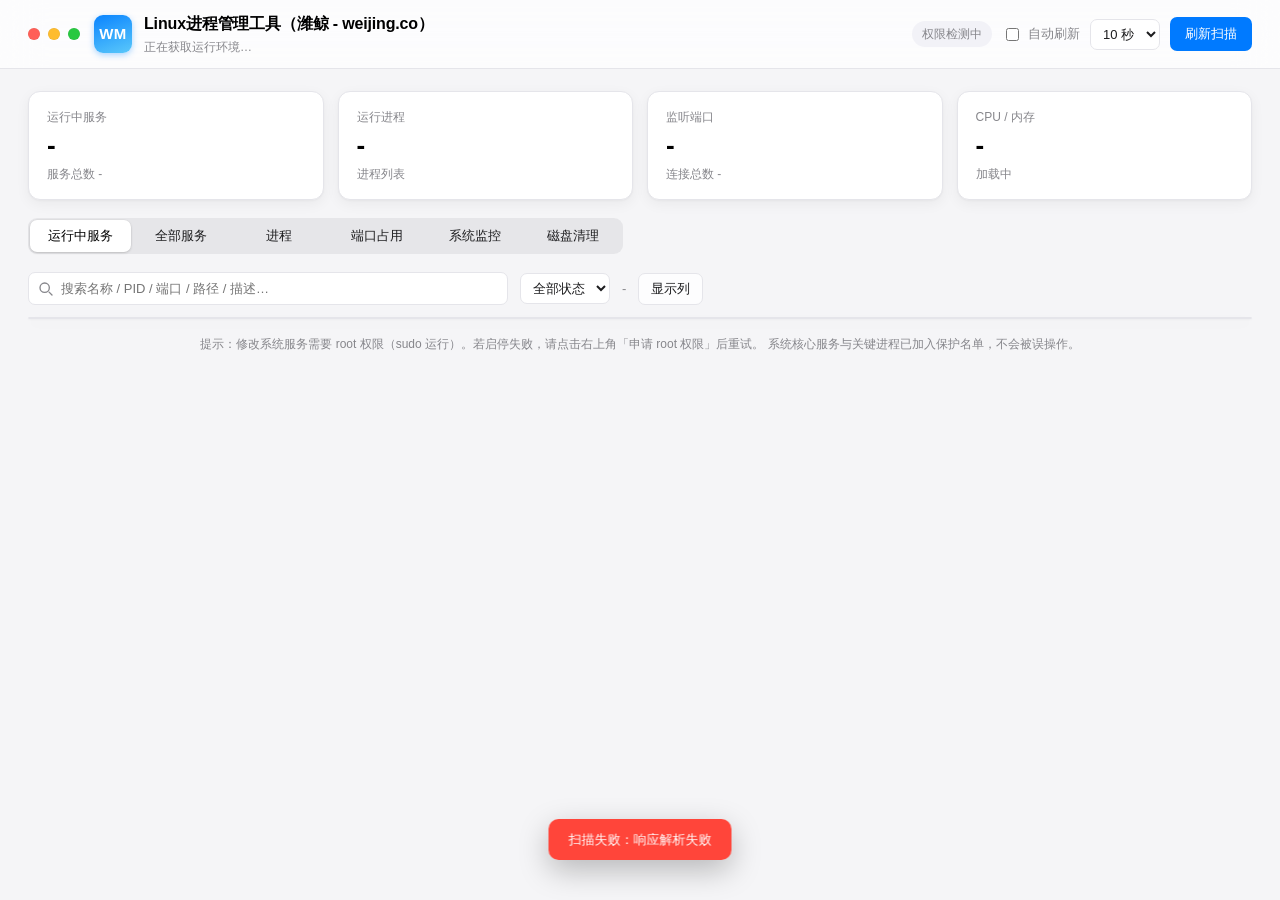
==== linux/web/index.html @ 0353c4e7 "进程管理工具 v1.0.0 首个版本（Windows + Linux，Web/桌面双形态） - Windows Web 版 (WindowsProcessManager.exe) 与桌面版 (Wind" ====
<!DOCTYPE html>
<html lang="zh-CN">
<head>
<meta charset="UTF-8">
<meta name="viewport" content="width=device-width, initial-scale=1.0">
<title>Linux进程管理工具（潍鲸 - weijing.co）</title>
<link rel="stylesheet" href="style.css">
</head>
<body>

<header class="topbar">
  <div class="brand">
    <div class="traffic" aria-hidden="true"><i class="tl-red"></i><i class="tl-yellow"></i><i class="tl-green"></i></div>
    <div class="logo">WM</div>
    <div class="brand-text">
      <h1>Linux进程管理工具（潍鲸 - weijing.co）</h1>
      <p id="envInfo" class="sub">正在获取运行环境…</p>
    </div>
  </div>

  <div class="topbar-actions">
    <span id="adminBadge" class="badge badge-gray">权限检测中</span>
    <button id="btnElevate" class="btn btn-ghost" hidden>申请 root 权限</button>
    <label class="switch">
      <input type="checkbox" id="autoRefresh">
      <span>自动刷新</span>
    </label>
    <select id="refreshInterval" class="select-sm">
      <option value="5">5 秒</option>
      <option value="10" selected>10 秒</option>
      <option value="30">30 秒</option>
    </select>
    <button id="btnRefresh" class="btn btn-primary">
      <span id="refreshText">刷新扫描</span>
    </button>
  </div>
</header>

<main class="container">

  <section class="stats" id="stats">
    <div class="stat-card">
      <div class="stat-label">运行中服务</div>
      <div class="stat-value" id="statRunning">-</div>
      <div class="stat-foot" id="statServiceTotal">服务总数 -</div>
    </div>
    <div class="stat-card">
      <div class="stat-label">运行进程</div>
      <div class="stat-value" id="statProc">-</div>
      <div class="stat-foot" id="statProcFoot">进程列表</div>
    </div>
    <div class="stat-card">
      <div class="stat-label">监听端口</div>
      <div class="stat-value" id="statPorts">-</div>
      <div class="stat-foot" id="statPortsTotal">连接总数 -</div>
    </div>
    <div class="stat-card">
      <div class="stat-label">CPU / 内存</div>
      <div class="stat-value" id="statCpu">-</div>
      <div class="stat-foot" id="statFoot">加载中</div>
    </div>
  </section>

  <nav class="tabs" id="tabs">
    <button class="tab active" data-tab="running">运行中服务</button>
    <button class="tab" data-tab="services">全部服务</button>
    <button class="tab" data-tab="processes">进程</button>
    <button class="tab" data-tab="ports">端口占用</button>
    <button class="tab" data-tab="monitor">系统监控</button>
    <button class="tab" data-tab="cleanup">磁盘清理</button>
  </nav>

  <section class="toolbar" id="toolbar">
    <div class="search-box">
      <svg viewBox="0 0 24 24" class="icon-search"><path d="M21 21l-4.35-4.35M17 10a7 7 0 11-14 0 7 7 0 0114 0z"/></svg>
      <input id="search" type="search" placeholder="搜索名称 / PID / 端口 / 路径 / 描述…" autocomplete="off">
      <button id="clearSearch" class="clear-btn" hidden>×</button>
    </div>
    <select id="statusFilter" class="select-sm"></select>
    <span id="countInfo" class="count-info">-</span>
    <div class="col-menu-wrap">
      <button id="btnColSettings" class="btn btn-ghost btn-sm">显示列</button>
    </div>
  </section>

  <div id="colMenu" class="col-card" hidden></div>

  <div class="table-card" id="tableCard">
    <div class="table-scroll">
      <table id="mainTable">
        <thead id="tableHead"></thead>
        <tbody id="tableBody"></tbody>
      </table>
    </div>
    <div id="emptyState" class="empty" hidden>
      <div class="empty-icon">🔍</div>
      <p>没有符合条件的数据</p>
    </div>
    <div id="loadingState" class="loading">
      <div class="spinner"></div>
      <p>正在扫描系统服务与进程…</p>
    </div>
  </div>

  <!-- ============ 系统监控面板 ============ -->
  <section class="panel" id="monitorPanel" hidden>
    <div class="tree-layout">
      <aside class="card tree-card">
        <div class="tree" id="monTree">
          <div class="tree-root">系统监控</div>
          <div class="tree-children">
            <button class="tree-item active" data-page="monOverview">概览</button>
            <button class="tree-item" data-page="monCores">核心占用</button>
            <button class="tree-item" data-page="monDisks">磁盘分区</button>
            <button class="tree-item" data-page="monTop">资源 TOP</button>
            <button class="tree-item" data-page="monNet">网络适配器</button>
          </div>
        </div>
      </aside>

      <div class="tree-body">
        <div class="tree-page" data-page="monOverview">
          <div class="grid-cards">
            <div class="card">
              <div class="card-label">CPU 使用率</div>
              <div class="card-value" id="mCpu">-</div>
              <div class="card-foot" id="mCpuFoot">-</div>
            </div>
            <div class="card">
              <div class="card-label">内存使用率</div>
              <div class="card-value" id="mMem">-</div>
              <div class="card-foot" id="mMemFoot">-</div>
            </div>
            <div class="card">
              <div class="card-label">磁盘 IO</div>
              <div class="card-value" id="mDisk">-</div>
              <div class="card-foot" id="mDiskFoot">-</div>
            </div>
            <div class="card">
              <div class="card-label">网络速率</div>
              <div class="card-value" id="mNet">-</div>
              <div class="card-foot" id="mNetFoot">-</div>
            </div>
          </div>

          <div class="card">
            <div class="card-head">
              <h3>CPU / 内存趋势</h3>
              <span class="cell-sub" id="mChartRange">最近 5 分钟</span>
            </div>
            <canvas id="mChart" class="chart-canvas" height="190"></canvas>
            <div class="legend">
              <span><i class="dot dot-cpu"></i>CPU %</span>
              <span><i class="dot dot-mem"></i>内存 %</span>
            </div>
          </div>
        </div>

        <div class="tree-page" data-page="monCores" hidden>
          <div class="card">
            <div class="card-head"><h3>逻辑核心占用</h3></div>
            <div id="mCores" class="core-grid"></div>
          </div>
        </div>

        <div class="tree-page" data-page="monDisks" hidden>
          <div class="card">
            <div class="card-head"><h3>磁盘分区</h3></div>
            <div id="mDisks" class="bar-list"></div>
          </div>
        </div>

        <div class="tree-page" data-page="monTop" hidden>
          <div class="two-col">
            <div class="card">
              <div class="card-head"><h3>CPU 占用 Top 8</h3></div>
              <div id="mTopCpu" class="bar-list"></div>
            </div>
            <div class="card">
              <div class="card-head"><h3>内存占用 Top 8</h3></div>
              <div id="mTopMem" class="bar-list"></div>
            </div>
          </div>
        </div>

        <div class="tree-page" data-page="monNet" hidden>
          <div class="card">
            <div class="card-head"><h3>网络适配器</h3></div>
            <div id="mIfaces" class="iface-list"></div>
          </div>
        </div>

        <p class="tip" id="mFoot">加载中…</p>
      </div>
    </div>
  </section>

  <!-- ============ 清理面板 ============ -->
  <section class="panel" id="cleanupPanel" hidden>
    <div class="tree-layout">
      <aside class="card tree-card">
        <div class="tree" id="clnTree">
          <div class="tree-root">磁盘清理</div>
          <div class="tree-children">
            <button class="tree-item active" data-page="clnMem">内存清理</button>
            <button class="tree-item" data-page="clnDisk">磁盘空间</button>
            <button class="tree-item" data-page="clnFiles">大文件</button>
          </div>
        </div>
      </aside>

      <div class="tree-body">
        <div class="tree-page" data-page="clnMem">
          <div class="card mem-card">
            <div class="mem-info">
              <div class="card-label">当前内存占用</div>
              <div class="card-value" id="cMemPct">-</div>
              <div class="card-foot" id="cMemText">-</div>
            </div>
            <div class="mem-actions">
              <label class="chk"><input type="checkbox" id="cOptFileCache"> 同时清理系统文件缓存</label>
              <label class="chk"><input type="checkbox" id="cOptStandby"> 同时清理备用内存列表（需 root 权限）</label>
              <button id="btnCleanMem" class="btn btn-primary">一键清理内存</button>
            </div>
          </div>
          <p class="tip" id="cMemResult">
            工作集裁剪会把各进程闲置的物理页换出到备用列表，不会关闭程序、不会丢失数据。
          </p>
        </div>

        <div class="tree-page" data-page="clnDisk" hidden>
          <div class="card">
            <div class="card-head">
              <h3>磁盘空间清理</h3>
              <div class="head-actions">
                <button id="btnScanTargets" class="btn btn-ghost btn-sm">扫描占用</button>
                <button id="btnSelectSafe" class="btn btn-ghost btn-sm">选择安全项</button>
                <button id="btnSelectNone" class="btn btn-ghost btn-sm">清空选择</button>
                <button id="btnEmptyBin" class="btn btn-ghost btn-sm">清空回收站</button>
                <button id="btnCleanDisk" class="btn btn-danger btn-sm">清理选中项</button>
              </div>
            </div>
            <div id="cTargets" class="target-list"><p class="cell-sub">正在统计各项占用，请稍候…</p></div>
            <div class="target-total" id="cTargetTotal">-</div>
          </div>
        </div>

        <div class="tree-page" data-page="clnFiles" hidden>
          <div class="card">
            <div class="card-head">
              <h3>大文件</h3>
              <div class="head-actions">
                <select id="cDrive" class="select-sm"></select>
                <input id="cMinMb" class="input-sm" type="number" value="200" min="10" step="50">
                <span class="cell-sub">MB 以上</span>
                <button id="btnScanFiles" class="btn btn-ghost btn-sm">扫描大文件</button>
                <button id="btnCleanFiles" class="btn btn-danger btn-sm">删除选中（送回收站）</button>
              </div>
            </div>
            <div id="cFiles" class="file-list"><p class="cell-sub">点击「扫描大文件」开始查找占用空间的大文件…</p></div>
            <div class="target-total" id="cFilesTotal">-</div>
          </div>

          <p class="tip">
            删除的文件默认送入回收站，可随时还原。位于 /usr、/etc 等系统保护目录的文件
            会被自动跳过，无法通过该工具删除。
          </p>
        </div>
      </div>
    </div>
  </section>

  <p class="tip" id="mainTip">
    提示：修改系统服务需要 root 权限（sudo 运行）。若启停失败，请点击右上角「申请 root 权限」后重试。
    系统核心服务与关键进程已加入保护名单，不会被误操作。
  </p>
</main>

<!-- 操作确认弹窗 -->
<div class="modal-mask" id="modal" hidden>
  <div class="modal">
    <h3 id="modalTitle">确认操作</h3>
    <p id="modalBody">确定要执行该操作吗？</p>
    <div class="modal-actions">
      <button id="modalCancel" class="btn btn-ghost">取消</button>
      <button id="modalOk" class="btn btn-danger">确定</button>
    </div>
  </div>
</div>

<div id="toast" class="toast" hidden></div>

<script src="panels.js"></script>
<script src="app.js"></script>
</body>
</html>
---- linux/web/style.css ----
/* Linux进程管理工具（潍鲸 - weijing.co） - macOS 风格浅色主题 */

:root {
  --bg: #f5f5f7;
  --card: #ffffff;
  --border: #e5e5ea;
  --border-soft: #ececf0;
  --text: #1d1d1f;
  --text-strong: #000000;
  --muted: #86868b;
  --primary: #007aff;
  --primary-dark: #0071e3;
  --primary-soft: #e5f0ff;
  --green: #34c759;
  --green-soft: #e9f9ee;
  --red: #ff3b30;
  --red-soft: #ffebe9;
  --orange: #ff9500;
  --orange-soft: #fff4e0;
  --gray-soft: #f2f2f7;
  --shadow: 0 1px 2px rgba(0, 0, 0, .03), 0 4px 14px rgba(0, 0, 0, .05);
  --radius: 12px;
}

* { box-sizing: border-box; }

/* hidden 属性必须能压过下面 .modal-mask 等类上的 display，否则元素无法隐藏 */
[hidden] { display: none !important; }

html, body {
  margin: 0;
  padding: 0;
  background: var(--bg);
  color: var(--text);
  font-family: -apple-system, BlinkMacSystemFont, "SF Pro Text", "Segoe UI",
               "PingFang SC", "Microsoft YaHei", sans-serif;
  font-size: 14px;
  line-height: 1.5;
  -webkit-font-smoothing: antialiased;
  text-rendering: optimizeLegibility;
}

/* macOS 叠层滚动条：细、圆、半透明 */
::-webkit-scrollbar { width: 9px; height: 9px; }
::-webkit-scrollbar-track { background: transparent; }
::-webkit-scrollbar-thumb {
  background: rgba(0, 0, 0, .18);
  border-radius: 5px;
  border: 2px solid transparent;
  background-clip: padding-box;
}
::-webkit-scrollbar-thumb:hover { background-color: rgba(0, 0, 0, .32); }
* { scrollbar-width: thin; scrollbar-color: rgba(0, 0, 0, .18) transparent; }

/* ---------------- 顶栏（毛玻璃） ---------------- */

.topbar {
  position: sticky;
  top: 0;
  z-index: 20;
  display: flex;
  align-items: center;
  justify-content: space-between;
  gap: 16px;
  padding: 12px 28px;
  background: rgba(255, 255, 255, .72);
  -webkit-backdrop-filter: saturate(180%) blur(20px);
  backdrop-filter: saturate(180%) blur(20px);
  border-bottom: 1px solid var(--border);
}

.brand { display: flex; align-items: center; gap: 12px; }

/* macOS 窗口红绿灯 */
.traffic { display: flex; align-items: center; gap: 8px; margin-right: 2px; }
.traffic i {
  width: 12px; height: 12px; border-radius: 50%;
  display: inline-block;
  box-shadow: inset 0 0 0 .5px rgba(0, 0, 0, .08);
}
.traffic .tl-red { background: #ff5f57; }
.traffic .tl-yellow { background: #febc2e; }
.traffic .tl-green { background: #28c840; }

.logo {
  width: 38px; height: 38px;
  border-radius: 9px;
  background: linear-gradient(160deg, #0a84ff, #5ac8fa);
  color: #fff;
  font-weight: 700;
  font-size: 15px;
  display: flex; align-items: center; justify-content: center;
  letter-spacing: .5px;
  box-shadow: 0 2px 6px rgba(10, 132, 255, .35);
}

.brand-text h1 { margin: 0; font-size: 16px; font-weight: 600; color: var(--text-strong); letter-spacing: -.01em; }
.brand-text .sub { margin: 2px 0 0; font-size: 12px; color: var(--muted); }

.topbar-actions { display: flex; align-items: center; gap: 10px; flex-wrap: wrap; }

/* ---------------- 通用控件 ---------------- */

.btn {
  border: 1px solid transparent;
  border-radius: 7px;
  padding: 7px 14px;
  font-size: 13px;
  font-family: inherit;
  cursor: pointer;
  transition: all .15s ease;
  background: var(--gray-soft);
  color: var(--text);
}

.btn:hover { filter: brightness(.97); }
.btn:active { transform: scale(.98); }
.btn:disabled { opacity: .5; cursor: not-allowed; }

.btn-primary { background: var(--primary); color: #fff; }
.btn-primary:hover { background: var(--primary-dark); }
.btn-ghost { background: rgba(255, 255, 255, .85); border-color: var(--border); }
.btn-ghost:hover { background: var(--gray-soft); }
.btn-danger { background: var(--red); color: #fff; }
.btn-danger:hover { background: #eb3b2f; }
.btn-success { background: var(--green); color: #fff; }
.btn-warn { background: var(--orange); color: #fff; }

.btn-xs {
  padding: 4px 10px;
  font-size: 12px;
  border-radius: 6px;
}

.select-sm, .select-xs {
  border: 1px solid var(--border);
  border-radius: 7px;
  padding: 6px 8px;
  font-size: 13px;
  font-family: inherit;
  background: #fff;
  color: var(--text);
  cursor: pointer;
}

.select-xs { padding: 3px 6px; font-size: 12px; border-radius: 6px; }

.badge {
  display: inline-flex; align-items: center; gap: 5px;
  padding: 4px 10px;
  border-radius: 999px;
  font-size: 12px;
  font-weight: 500;
}
.badge-gray { background: var(--gray-soft); color: var(--muted); }
.badge-green { background: var(--green-soft); color: #248a3d; }
.badge-orange { background: var(--orange-soft); color: #c93400; }

.switch {
  display: inline-flex; align-items: center; gap: 6px;
  font-size: 13px; color: var(--muted); cursor: pointer;
  user-select: none;
}
.switch input { accent-color: var(--primary); cursor: pointer; }

/* ---------------- 布局 ---------------- */

.container { max-width: 1480px; margin: 0 auto; padding: 22px 28px 40px; }

.stats {
  display: grid;
  grid-template-columns: repeat(auto-fit, minmax(200px, 1fr));
  gap: 14px;
  margin-bottom: 18px;
}

.stat-card {
  background: var(--card);
  border: 1px solid var(--border);
  border-radius: var(--radius);
  padding: 16px 18px;
  box-shadow: var(--shadow);
}

.stat-label { font-size: 12px; color: var(--muted); }
.stat-value { font-size: 26px; font-weight: 700; color: var(--text-strong); margin-top: 4px; line-height: 1.2; letter-spacing: -.02em; }
.stat-foot { font-size: 12px; color: var(--muted); margin-top: 4px; }

/* ---------------- Tabs（macOS 分段控件） ---------------- */

.tabs {
  display: inline-flex;
  gap: 2px;
  margin-bottom: 18px;
  flex-wrap: wrap;
  padding: 2px;
  background: rgba(120, 120, 128, .12);
  border-radius: 9px;
}

.tab {
  position: relative;
  display: inline-flex;
  align-items: center;
  justify-content: center;
  gap: 6px;
  min-width: 96px;
  padding: 7px 18px;
  border: 0;
  border-radius: 7px;
  background: transparent;
  color: var(--text);
  font-family: inherit;
  font-size: 13px;
  font-weight: 400;
  letter-spacing: 0;
  cursor: pointer;
  transition: background .16s ease, color .16s ease, box-shadow .16s ease;
}
.tab:hover {
  color: var(--text-strong);
  background: rgba(120, 120, 128, .08);
}
.tab:active { transform: scale(.98); }
.tab.active {
  color: var(--text-strong);
  font-weight: 500;
  background: #fff;
  box-shadow: 0 1px 2.5px rgba(0, 0, 0, .16), 0 0 0 .5px rgba(0, 0, 0, .04);
}
.tab.active::after { content: none; }

.tab .cnt {
  display: inline-block;
  margin-left: 2px;
  padding: 1px 8px;
  border-radius: 999px;
  background: rgba(120, 120, 128, .12);
  font-size: 12px;
  font-weight: 400;
  color: var(--muted);
}
.tab.active .cnt { background: var(--primary-soft); color: var(--primary); }

/* ---------------- 工具栏 ---------------- */

.toolbar {
  display: flex;
  align-items: center;
  gap: 12px;
  margin-bottom: 12px;
  flex-wrap: wrap;
}

.search-box {
  position: relative;
  flex: 1 1 320px;
  max-width: 480px;
  display: flex;
  align-items: center;
}

.icon-search {
  position: absolute; left: 10px;
  width: 16px; height: 16px;
  fill: none; stroke: var(--muted); stroke-width: 2; stroke-linecap: round;
  pointer-events: none;
}

.search-box input {
  width: 100%;
  padding: 8px 30px 8px 32px;
  border: 1px solid var(--border);
  border-radius: 7px;
  font-size: 13px;
  font-family: inherit;
  background: #fff;
  color: var(--text);
}
.search-box input:focus { outline: none; border-color: var(--primary); box-shadow: 0 0 0 3.5px rgba(0, 122, 255, .18); }

.clear-btn {
  position: absolute; right: 8px;
  border: none; background: transparent;
  font-size: 18px; color: var(--muted); cursor: pointer; line-height: 1;
}

.count-info { font-size: 13px; color: var(--muted); }

/* ---------------- 表格 ---------------- */

.table-card {
  position: relative;
  background: var(--card);
  border: 1px solid var(--border);
  border-radius: var(--radius);
  box-shadow: var(--shadow);
  overflow: hidden;
}

.table-scroll { max-height: 62vh; overflow: auto; }

table { width: 100%; border-collapse: separate; border-spacing: 0; }

thead th {
  position: sticky; top: 0; z-index: 2;
  background: #fafafa;
  text-align: left;
  font-size: 12px;
  font-weight: 500;
  color: var(--muted);
  padding: 10px 12px;
  border-bottom: 1px solid var(--border);
  white-space: nowrap;
  cursor: pointer;
  user-select: none;
}
thead th:hover { color: var(--primary); }
thead th.no-sort { cursor: default; }
thead th.no-sort:hover { color: var(--muted); }
thead th .arrow { opacity: .35; margin-left: 3px; font-size: 10px; }
thead th.sorted .arrow { opacity: 1; color: var(--primary); }

tbody td {
  padding: 9px 12px;
  border-bottom: 1px solid var(--border-soft);
  font-size: 13px;
  vertical-align: top;
  /* 长文本自动换行，不再截断 */
  white-space: normal;
  overflow-wrap: anywhere;
  word-break: break-word;
  line-height: 1.45;
}

tbody tr:hover { background: var(--gray-soft); }
tbody tr:last-child td { border-bottom: none; }

/* 纯数据类单元格：保留等宽字体，但允许换行，完整显示不截断 */
.mono {
  font-family: "SF Mono", "Cascadia Mono", Consolas, "Courier New", monospace;
  white-space: normal;
  overflow-wrap: anywhere;
  word-break: break-word;
}

.cell-main { font-weight: 500; color: var(--text-strong); }
.cell-sub { font-size: 12px; color: var(--muted); }
.cell-path { font-size: 12px; color: var(--muted); }

/* 操作列固定在右侧，横向滚动时始终可见 */
thead th.col-actions,
tbody td.actions {
  position: sticky;
  right: 0;
  background: #fff;
  box-shadow: -8px 0 10px -8px rgba(0, 0, 0, .12);
}
thead th.col-actions { z-index: 4; background: #fafafa; }
tbody td.actions { z-index: 3; vertical-align: middle; }

tbody tr:hover td.actions { background: var(--gray-soft); }

/* 列宽拖拽手柄：贴在表头右侧，悬浮变蓝、拖动时变粗 */
thead th { position: relative; }
.col-resizer {
  position: absolute;
  top: 0; right: -3px;
  width: 7px; height: 100%;
  cursor: col-resize;
  z-index: 3;
  user-select: none;
}
.col-resizer::after {
  content: "";
  position: absolute;
  top: 25%; bottom: 25%; left: 3px;
  width: 1px; background: var(--border);
}
thead th:hover .col-resizer::after { background: var(--primary); }
.col-resizer.dragging::after { width: 2px; background: var(--primary); }

/* 显示项卡片：内联展开，替代原下拉菜单 */
.col-menu-wrap { position: relative; }
.col-card {
  margin: 12px 0 2px;
  background: var(--card);
  border: 1px solid var(--border);
  border-radius: var(--radius);
  box-shadow: var(--shadow);
  padding: 12px 14px;
}
.col-card[hidden] { display: none; }
.col-card .col-card-title {
  font-size: 12px; color: var(--muted);
  padding: 0 2px 8px;
}
/* 显示列：每列一张可勾选的卡片 */
.col-card-grid {
  display: grid;
  grid-template-columns: repeat(auto-fill, minmax(160px, 1fr));
  gap: 10px;
  padding: 4px 2px 2px;
}
.col-chip {
  display: flex; align-items: center; gap: 9px;
  padding: 11px 13px;
  border: 1px solid var(--border);
  border-radius: 10px;
  background: #fff;
  cursor: pointer;
  font-size: 13px; color: var(--text);
  box-shadow: var(--shadow);
  transition: border-color .15s ease, background .15s ease, box-shadow .15s ease;
}
.col-chip:hover { border-color: var(--primary); background: var(--primary-soft); }
.col-chip.on {
  border-color: var(--primary);
  background: var(--primary-soft);
  box-shadow: 0 0 0 3px rgba(0, 122, 255, .12);
}
.col-chip input { cursor: pointer; accent-color: var(--primary); width: 15px; height: 15px; }
.col-chip-label { user-select: none; }
.col-card input { cursor: pointer; accent-color: var(--primary); }

.tag {
  display: inline-block;
  padding: 2px 8px;
  border-radius: 6px;
  font-size: 12px;
  font-weight: 500;
  white-space: nowrap;
}
.tag-running { background: var(--green-soft); color: #248a3d; }
.tag-stopped { background: var(--gray-soft); color: var(--muted); }
.tag-pending { background: var(--orange-soft); color: #c93400; }

.port-chip {
  display: inline-block;
  padding: 1px 7px;
  margin: 1px 3px 1px 0;
  border-radius: 5px;
  background: var(--primary-soft);
  color: var(--primary);
  font-size: 12px;
  font-family: "SF Mono", "Cascadia Mono", Consolas, monospace;
}

.actions { white-space: nowrap; display: flex; gap: 6px; flex-wrap: nowrap; }

.lock { color: var(--orange); font-size: 12px; margin-left: 4px; }

/* ---------------- 空状态 / 加载 ---------------- */

.empty { padding: 50px 20px; text-align: center; color: var(--muted); }
.empty-icon { font-size: 30px; margin-bottom: 8px; }
.empty p { margin: 0; font-size: 13px; }

.loading { padding: 50px 20px; text-align: center; color: var(--muted); }
.loading p { margin: 10px 0 0; font-size: 13px; }

.spinner {
  width: 26px; height: 26px; margin: 0 auto;
  border: 3px solid rgba(0, 0, 0, .08);
  border-top-color: #8e8e93;
  border-radius: 50%;
  animation: spin .8s linear infinite;
}
@keyframes spin { to { transform: rotate(360deg); } }

/* ---------------- 弹窗 / Toast ---------------- */

.modal-mask {
  position: fixed; inset: 0; z-index: 50;
  background: rgba(0, 0, 0, .35);
  -webkit-backdrop-filter: blur(6px);
  backdrop-filter: blur(6px);
  display: flex; align-items: center; justify-content: center;
}
.modal {
  background: rgba(255, 255, 255, .97);
  border-radius: 14px;
  padding: 22px 24px;
  width: min(440px, 90vw);
  box-shadow: 0 24px 60px rgba(0, 0, 0, .22);
}
.modal h3 { margin: 0 0 8px; font-size: 16px; color: var(--text-strong); }
.modal p { margin: 0 0 18px; font-size: 13px; color: var(--muted); word-break: break-all; }
.modal-actions { display: flex; justify-content: flex-end; gap: 10px; }

.toast {
  position: fixed;
  left: 50%; bottom: 40px;
  transform: translateX(-50%);
  z-index: 60;
  background: rgba(29, 29, 31, .92);
  -webkit-backdrop-filter: saturate(180%) blur(20px);
  backdrop-filter: saturate(180%) blur(20px);
  color: #fff;
  padding: 11px 20px;
  border-radius: 10px;
  font-size: 13px;
  box-shadow: 0 10px 30px rgba(0, 0, 0, .25);
  max-width: 80vw;
}
.toast.ok { background: rgba(52, 199, 89, .95); }
.toast.err { background: rgba(255, 59, 48, .95); }

.tip {
  margin: 16px 0 0;
  font-size: 12px;
  color: var(--muted);
  text-align: center;
}

/* ============ 面板通用容器 ============ */
.panel { display: flex; flex-direction: column; gap: 14px; }

.card {
  background: var(--card);
  border: 1px solid var(--border);
  border-radius: var(--radius);
  box-shadow: var(--shadow);
  padding: 16px 18px;
}
.card-head {
  display: flex; align-items: center; justify-content: space-between;
  gap: 12px; margin-bottom: 12px; flex-wrap: wrap;
}
.card-head h3 { margin: 0; font-size: 14px; font-weight: 600; color: var(--text-strong); letter-spacing: -.01em; }
.head-actions { display: flex; align-items: center; gap: 8px; flex-wrap: wrap; }

.grid-cards { display: grid; grid-template-columns: repeat(auto-fit, minmax(200px, 1fr)); gap: 14px; }
.card-label { font-size: 12px; color: var(--muted); letter-spacing: .3px; }
.card-value { font-size: 28px; font-weight: 600; color: var(--text-strong); margin-top: 6px; line-height: 1.15; letter-spacing: -.02em; }
.card-foot { font-size: 12px; color: var(--muted); margin-top: 5px; }

.two-col { display: grid; grid-template-columns: 1fr 1fr; gap: 14px; }
@media (max-width: 900px) { .two-col { grid-template-columns: 1fr; } }

/* ============ 趋势图 ============ */
.chart-canvas { width: 100%; display: block; border-radius: 8px; background: #fafafa; }
.legend { display: flex; gap: 16px; margin-top: 8px; font-size: 12px; color: var(--muted); }
.legend .dot { display: inline-block; width: 9px; height: 9px; border-radius: 50%; margin-right: 5px; }
.dot-cpu { background: var(--primary); }
.dot-mem { background: var(--orange); }

/* ============ 核心占用网格 ============ */
.core-grid { display: grid; grid-template-columns: repeat(auto-fill, minmax(78px, 1fr)); gap: 8px; }
.core-item { background: var(--gray-soft); border-radius: 8px; padding: 7px 8px; }
.core-item .cn { font-size: 11px; color: var(--muted); }
.core-item .cv { font-size: 13px; font-weight: 600; color: var(--text-strong); margin-top: 2px; }
.core-bar { height: 4px; border-radius: 2px; background: #e5e5ea; margin-top: 4px; overflow: hidden; }
.core-bar span { display: block; height: 100%; background: var(--primary); }

/* ============ 通用条形列表（磁盘 / Top 进程） ============ */
.bar-list { display: flex; flex-direction: column; gap: 10px; }
.bar-item { display: grid; grid-template-columns: 1fr auto; gap: 2px 10px; font-size: 13px; }
.bar-item .bn { color: var(--text-strong); font-weight: 500; overflow: hidden; text-overflow: ellipsis; white-space: nowrap; }
.bar-item .bv { color: var(--muted); font-size: 12px; }
.bar-track { grid-column: 1 / -1; height: 6px; border-radius: 3px; background: var(--border-soft); overflow: hidden; }
.bar-track span { display: block; height: 100%; border-radius: 3px; transition: width .4s ease; }
.bar-cpu { background: linear-gradient(90deg, #5ac8fa, var(--primary)); }
.bar-mem { background: linear-gradient(90deg, #ffd60a, var(--orange)); }
.bar-disk { background: linear-gradient(90deg, #7ce7a2, var(--green)); }
.bar-risk-high { background: linear-gradient(90deg, #ff9a94, var(--red)); }

/* ============ 网络适配器 ============ */
.iface-list { display: grid; grid-template-columns: repeat(auto-fill, minmax(260px, 1fr)); gap: 10px; }
.iface {
  border: 1px solid var(--border-soft); border-radius: 10px; padding: 10px 12px;
  background: #fafafa;
}
.iface .in { display: flex; justify-content: space-between; align-items: center; gap: 8px; }
.iface .in b { font-size: 13px; color: var(--text-strong); font-weight: 600; }
.iface .ip { font-size: 12px; color: var(--muted); margin-top: 4px; font-family: "SF Mono", Consolas, monospace; }
.iface .io { font-size: 12px; color: var(--muted); margin-top: 3px; }

/* ============ 内存清理卡片 ============ */
.mem-card { display: flex; align-items: center; justify-content: space-between; gap: 20px; flex-wrap: wrap; }
.mem-info { min-width: 180px; }
.mem-actions { display: flex; flex-direction: column; gap: 8px; align-items: flex-start; }
.chk { display: flex; align-items: center; gap: 6px; font-size: 12px; color: var(--muted); cursor: pointer; }
.chk input { cursor: pointer; accent-color: var(--primary); }
#btnCleanMem { align-self: flex-end; }

/* ============ 清理项列表 ============ */
.target-list { display: flex; flex-direction: column; gap: 2px; max-height: 460px; overflow: auto; }
.target-row {
  display: grid; grid-template-columns: auto 1fr auto; align-items: center; gap: 10px;
  padding: 9px 10px; border-radius: 8px;
}
.target-row:hover { background: var(--gray-soft); }
.target-row input[type=checkbox] { cursor: pointer; width: 15px; height: 15px; accent-color: var(--primary); }
.target-row .tn { font-size: 13px; color: var(--text-strong); font-weight: 500; }
.target-row .td { font-size: 12px; color: var(--muted); margin-top: 2px; }
.target-row .ts { font-size: 13px; font-weight: 600; color: var(--text-strong); white-space: nowrap; }
.target-row.unavailable { opacity: .5; }
.target-total { margin-top: 12px; padding-top: 12px; border-top: 1px dashed var(--border); font-size: 13px; color: var(--text-strong); text-align: right; }

.risk-high { background: var(--red-soft); }
.risk-medium { background: var(--orange-soft); }
.risk-low { background: var(--green-soft); }
.tag-sm {
  display: inline-block; font-size: 11px; padding: 1px 6px; border-radius: 4px;
  margin-left: 6px; vertical-align: 1px;
}
.t-risk-high { background: var(--red-soft); color: #d70015; }
.t-risk-medium { background: var(--orange-soft); color: #c93400; }
.t-risk-low { background: var(--green-soft); color: #248a3d; }
.t-risk-safe { background: var(--primary-soft); color: var(--primary); }

/* ============ 大文件列表 ============ */
.file-list { display: flex; flex-direction: column; gap: 2px; max-height: 460px; overflow: auto; }
.file-row {
  display: grid; grid-template-columns: auto 1fr auto auto; align-items: center; gap: 10px;
  padding: 8px 10px; border-radius: 8px; font-size: 13px;
}
.file-row:hover { background: var(--gray-soft); }
.file-row input[type=checkbox] { cursor: pointer; width: 15px; height: 15px; accent-color: var(--primary); }
.file-row .fp { font-family: "SF Mono", Consolas, monospace; font-size: 12px; color: var(--text-strong); word-break: break-all; }
.file-row .fm { font-size: 11px; color: var(--muted); margin-top: 2px; }
.file-row .fs { font-weight: 600; color: var(--text-strong); white-space: nowrap; }

.input-sm {
  height: 32px; width: 78px; padding: 0 8px; border: 1px solid var(--border);
  border-radius: 7px; background: #fff; color: var(--text); font-size: 13px;
}
.input-sm:focus { outline: none; border-color: var(--primary); box-shadow: 0 0 0 3.5px rgba(0, 122, 255, .18); }
.btn-sm { height: 32px; padding: 0 12px; font-size: 13px; }

/* ============ 树状图导航（系统监控 / 磁盘清理，Finder 侧栏风格） ============ */
.tree-layout {
  display: grid;
  grid-template-columns: 216px 1fr;
  gap: 14px;
  align-items: start;
}
@media (max-width: 900px) { .tree-layout { grid-template-columns: 1fr; } }

.tree-card { padding: 12px 10px; position: sticky; top: 76px; }

.tree { display: flex; flex-direction: column; }
.tree-root {
  display: flex; align-items: center; gap: 8px;
  padding: 8px 10px 10px;
  font-size: 13px; font-weight: 600; color: var(--text-strong);
}
.tree-root::before {
  content: ""; width: 8px; height: 8px; border-radius: 2.5px;
  background: linear-gradient(160deg, #0a84ff, #5ac8fa);
  flex: none;
}
.tree-children {
  margin-left: 13px;
  padding-left: 12px;
  border-left: 1px solid var(--border);
  display: flex; flex-direction: column; gap: 2px;
}
.tree-item {
  position: relative;
  text-align: left; border: 0; background: none; cursor: pointer;
  padding: 7px 10px; font-size: 13px; font-family: inherit;
  color: var(--text); border-radius: 7px;
  transition: background .15s ease, color .15s ease;
}
.tree-item::before {
  content: ""; position: absolute; left: -12px; top: 50%;
  width: 9px; height: 1px; background: var(--border);
}
.tree-item:hover { background: rgba(120, 120, 128, .1); }
.tree-item.active { background: var(--primary-soft); color: var(--primary); font-weight: 500; }
.tree-item.active::before { background: var(--primary); width: 12px; }

.tree-page { display: flex; flex-direction: column; gap: 14px; }
.tree-page .tip { margin-top: 0; }
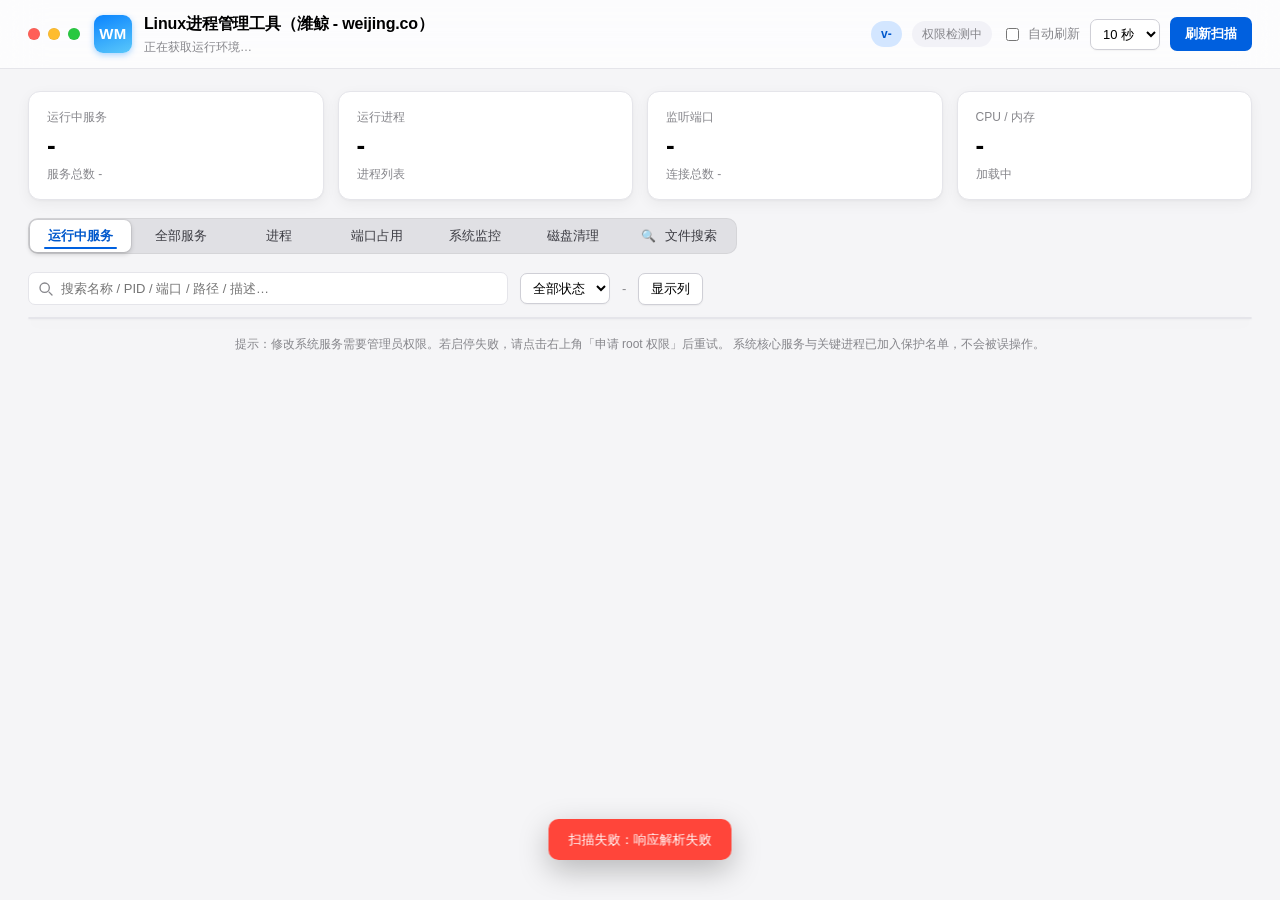
==== commit f396ddbd: "v1.1.0: 版本号体系 + 顶层文件搜索 + 软件清理(卸载) + 界面加深 - 新增 VERSION / CHANGELOG.md，三端统一读取版本号并在界面显示，配合 git tag 回滚 -" ====
--- a/linux/web/index.html
+++ b/linux/web/index.html
@@ -19,6 +19,7 @@
   </div>
 
   <div class="topbar-actions">
+    <span id="verBadge" class="badge badge-version">v-</span>
     <span id="adminBadge" class="badge badge-gray">权限检测中</span>
     <button id="btnElevate" class="btn btn-ghost" hidden>申请 root 权限</button>
     <label class="switch">
@@ -68,6 +69,7 @@
     <button class="tab" data-tab="ports">端口占用</button>
     <button class="tab" data-tab="monitor">系统监控</button>
     <button class="tab" data-tab="cleanup">磁盘清理</button>
+    <button class="tab" data-tab="search"><span class="tab-ico">🔍</span>文件搜索</button>
   </nav>
 
   <section class="toolbar" id="toolbar">
@@ -205,6 +207,8 @@
             <button class="tree-item active" data-page="clnMem">内存清理</button>
             <button class="tree-item" data-page="clnDisk">磁盘空间</button>
             <button class="tree-item" data-page="clnFiles">大文件</button>
+            <button class="tree-item" data-page="clnWechat">微信清理</button>
+            <button class="tree-item" data-page="clnAgent">软件清理</button>
           </div>
         </div>
       </aside>
@@ -262,16 +266,180 @@
           </div>
 
           <p class="tip">
-            删除的文件默认送入回收站，可随时还原。位于 /usr、/etc 等系统保护目录的文件
+            删除的文件默认送入回收站，可随时还原。位于 /usr、/bin、/etc 等系统保护目录的文件
             会被自动跳过，无法通过该工具删除。
           </p>
         </div>
+
+        <div class="tree-page" data-page="clnWechat" hidden>
+          <div class="card">
+            <div class="card-head">
+              <h3>微信清理 · 缓存 / 照片 / 视频</h3>
+              <div class="head-actions">
+                <select id="cWxKind" class="select-sm">
+                  <option value="all">全部类型</option>
+                  <option value="cache">缓存</option>
+                  <option value="image">照片</option>
+                  <option value="video">视频</option>
+                  <option value="file">其他文件</option>
+                </select>
+                <button id="btnWxSelectKind" class="btn btn-ghost btn-sm">全选当前分类</button>
+                <button id="btnWxSortSize" class="btn btn-ghost btn-sm">按大小 ▼</button>
+                <button id="btnWxSortTime" class="btn btn-ghost btn-sm">按时间</button>
+                <button id="btnScanWechat" class="btn btn-ghost btn-sm">扫描</button>
+                <button id="btnCleanWechat" class="btn btn-danger btn-sm">删除选中（送回收站）</button>
+              </div>
+            </div>
+            <div id="cWxSummary" class="target-list">
+              <p class="cell-sub">点击「扫描」查看微信缓存与聊天图片 / 视频的占用情况…</p>
+            </div>
+            <div id="cWxFiles" class="file-list">
+              <p class="cell-sub">扫描后可在此按大小或时间排序，并勾选要清理的文件。</p>
+            </div>
+            <div class="target-total" id="cWxTotal">-</div>
+          </div>
+
+          <p class="tip">
+            微信清理分为「缓存 / 照片 / 视频」三类，点击分类卡片即可只看该类文件，再点「全选当前分类」批量勾选。
+            删除照片 / 视频后，聊天记录里的对应内容将无法查看或播放，请先备份重要内容。
+            删除的文件会送入回收站，可随时还原。若本机未安装微信，此处不会显示任何项目。
+          </p>
+        </div>
+
+        <div class="tree-page" data-page="clnAgent" hidden>
+          <div class="card">
+            <div class="card-head">
+              <h3>软件清理 · 已安装软件 / 缓存</h3>
+              <div class="head-actions">
+                <input id="cSoftFilter" class="input-sm" type="text"
+                       placeholder="过滤名称 / 厂商" style="width:150px">
+                <select id="cSoftSource" class="select-sm">
+                  <option value="all">全部来源</option>
+                  <option value="installed">已安装软件</option>
+                  <option value="agents">AI 工具缓存</option>
+                </select>
+                <button id="btnScanSoftAll" class="btn btn-ghost btn-sm">扫描全部软件</button>
+                <button id="btnSoftAllSortSize" class="btn btn-ghost btn-sm">按大小 ▼</button>
+                <button id="btnSoftAllSortName" class="btn btn-ghost btn-sm">按名称</button>
+                <button id="btnSelectAllSoft" class="btn btn-ghost btn-sm">全选</button>
+                <button id="btnUninstallSoft" class="btn btn-warn btn-sm">卸载选中</button>
+                <button id="btnCleanSoftSelected" class="btn btn-danger btn-sm">清理选中缓存</button>
+              </div>
+            </div>
+            <p class="cell-sub" id="cSoftAllSummary">正在扫描本机全部软件…</p>
+            <div class="table-scroll" style="max-height:330px">
+              <table class="soft-table">
+                <thead>
+                  <tr>
+                    <th style="width:42px"></th>
+                    <th>软件名称</th>
+                    <th style="width:104px">来源</th>
+                    <th style="width:190px">厂商 / 版本</th>
+                    <th style="width:96px">体积</th>
+                    <th style="width:96px">可清理</th>
+                    <th style="width:300px">安装位置</th>
+                  </tr>
+                </thead>
+                <tbody id="cSoftAllBody"></tbody>
+              </table>
+            </div>
+            <div class="target-total" id="cSoftAllTotal">-</div>
+          </div>
+
+          <div class="card">
+            <div class="card-head">
+              <h3 id="cSoftFileTitle">可清理文件</h3>
+              <div class="head-actions">
+                <select id="cSoftFileScope" class="select-sm">
+                  <option value="cache">仅缓存 / 日志</option>
+                  <option value="all">全部文件</option>
+                </select>
+                <button id="btnSoftFileSortSize" class="btn btn-ghost btn-sm">按大小 ▼</button>
+                <button id="btnSoftFileSortTime" class="btn btn-ghost btn-sm">按时间</button>
+                <button id="btnSoftFileSelectAll" class="btn btn-ghost btn-sm">全选</button>
+                <button id="btnSoftFileDelete" class="btn btn-danger btn-sm">删除选中（送回收站）</button>
+              </div>
+            </div>
+            <div id="cSoftFiles" class="file-list">
+              <p class="cell-sub">点击上方软件列表中的一项，查看它的可清理文件。</p>
+            </div>
+            <div class="target-total" id="cSoftFileTotal">-</div>
+          </div>
+
+          <p class="tip">
+            「软件清理」把系统里<strong>已安装的软件</strong>与<strong>AI 编程工具缓存</strong>合并为同一张清单：
+            已安装软件可调用它自带的卸载程序卸载（只认注册表里登记的卸载命令）；缓存类条目只清理缓存 /
+            日志 / 会话历史等可再生数据，账号凭证、用户配置与程序本体一律不动。
+            删除一律送入回收站，可随时还原；位于系统保护目录的文件会被自动跳过。
+          </p>
+        </div>
       </div>
     </div>
   </section>
 
+  <!-- ============ 文件搜索面板 ============ -->
+  <section class="panel" id="searchPanel" hidden>
+    <div class="card">
+      <div class="card-head">
+        <h3>文件搜索 · 文件与文件夹</h3>
+        <div class="head-actions">
+          <select id="fDrive" class="select-sm"></select>
+          <input id="fRoot" class="input-sm" type="text" placeholder="起始目录（可留空）"
+                 style="width:170px">
+          <input id="fKey" class="input-sm" type="text" placeholder="名称关键字，回车搜索"
+                 style="width:210px">
+          <select id="fMode" class="select-sm">
+            <option value="all">文件 + 文件夹</option>
+            <option value="file">仅文件</option>
+            <option value="dir">仅文件夹</option>
+          </select>
+          <select id="fSecs" class="select-sm">
+            <option value="10">10 秒</option>
+            <option value="20" selected>20 秒</option>
+            <option value="45">45 秒</option>
+            <option value="90">90 秒</option>
+          </select>
+          <button id="btnSearchFiles" class="btn btn-primary btn-sm">搜索</button>
+        </div>
+      </div>
+
+      <div class="search-opts">
+        <input id="fExt" class="input-sm" type="text" placeholder="扩展名，如 .log"
+               style="width:120px">
+        <input id="fMinMb" class="input-sm" type="number" min="0" step="10" value="0"
+               style="width:88px">
+        <span class="cell-sub">MB 以上</span>
+        <select id="fDepth" class="select-sm">
+          <option value="5">深度 5</option>
+          <option value="7" selected>深度 7</option>
+          <option value="10">深度 10</option>
+        </select>
+        <label class="chk"><input type="checkbox" id="fDirSize"> 统计文件夹占用</label>
+        <span class="grow"></span>
+        <button id="btnFSortSize" class="btn btn-ghost btn-sm">按大小 ▼</button>
+        <button id="btnFSortTime" class="btn btn-ghost btn-sm">按时间</button>
+        <button id="btnFSortName" class="btn btn-ghost btn-sm">按名称</button>
+        <button id="btnFSelectAll" class="btn btn-ghost btn-sm">全选</button>
+        <button id="btnFMeasure" class="btn btn-ghost btn-sm">测算占用</button>
+        <button id="btnFReveal" class="btn btn-ghost btn-sm">打开位置</button>
+        <button id="btnFDelete" class="btn btn-danger btn-sm">删除选中（送回收站）</button>
+      </div>
+
+      <p class="cell-sub" id="fSummary">输入名称关键字后回车，即可在所选分区查找匹配的文件与文件夹。</p>
+      <div id="fResults" class="file-list"><p class="cell-sub">尚无搜索结果。</p></div>
+      <div class="target-total" id="fTotal">-</div>
+    </div>
+
+    <p class="tip">
+      支持按名称关键字查找<strong>文件与文件夹</strong>：多个关键字用空格分隔（全部命中才算匹配）、
+      可指定扩展名与最小体积、限定分区或起始目录。默认不实时统计文件夹体积（很慢），
+      需要时可勾选「统计文件夹占用」或对结果点「测算占用」。系统目录与依赖目录会自动跳过，
+      删除一律送入回收站，受保护的系统文件会被自动跳过。
+    </p>
+  </section>
+
   <p class="tip" id="mainTip">
-    提示：修改系统服务需要 root 权限（sudo 运行）。若启停失败，请点击右上角「申请 root 权限」后重试。
+    提示：修改系统服务需要管理员权限。若启停失败，请点击右上角「申请 root 权限」后重试。
     系统核心服务与关键进程已加入保护名单，不会被误操作。
   </p>
 </main>
--- a/linux/web/style.css
+++ b/linux/web/style.css
@@ -9,8 +9,13 @@
   --text-strong: #000000;
   --muted: #86868b;
   --primary: #007aff;
-  --primary-dark: #0071e3;
+  --primary-dark: #0060df;
+  --primary-deep: #0058cc;      /* 选中态文字：比常规主色更深，保证高对比 */
   --primary-soft: #e5f0ff;
+  --primary-soft-deep: #d3e6ff; /* 选中卡片底色 */
+  --active-bg: #dce9fb;         /* 列表选中行底色 */
+  --border-strong: #cfcfd6;     /* 控件描边：比 --border 更深 */
+  --gray-deep: #e8e8ed;         /* hover 底色 */
   --green: #34c759;
   --green-soft: #e9f9ee;
   --red: #ff3b30;
@@ -113,18 +118,28 @@
   color: var(--text);
 }
 
-.btn:hover { filter: brightness(.97); }
+.btn { font-weight: 500; }
+.btn:hover { filter: brightness(.93); }
 .btn:active { transform: scale(.98); }
 .btn:disabled { opacity: .5; cursor: not-allowed; }
 
-.btn-primary { background: var(--primary); color: #fff; }
-.btn-primary:hover { background: var(--primary-dark); }
-.btn-ghost { background: rgba(255, 255, 255, .85); border-color: var(--border); }
-.btn-ghost:hover { background: var(--gray-soft); }
-.btn-danger { background: var(--red); color: #fff; }
-.btn-danger:hover { background: #eb3b2f; }
-.btn-success { background: var(--green); color: #fff; }
-.btn-warn { background: var(--orange); color: #fff; }
+.btn-primary { background: var(--primary-dark); color: #fff; font-weight: 600; }
+.btn-primary:hover { background: var(--primary-deep); }
+.btn-ghost {
+  background: #fff; border-color: var(--border-strong); color: var(--text-strong);
+  box-shadow: 0 1px 1.5px rgba(0, 0, 0, .05);
+}
+.btn-ghost:hover { background: var(--gray-deep); border-color: #b9b9c2; }
+.btn-ghost:active { background: #dcdce3; }
+/* 当前排序等「选中态」按钮：实心主色，一眼可见 */
+.btn-ghost.on {
+  background: var(--primary); border-color: var(--primary-dark);
+  color: #fff; font-weight: 600;
+}
+.btn-danger { background: #e02d26; color: #fff; }
+.btn-danger:hover { background: #c92620; }
+.btn-success { background: #2fae4e; color: #fff; }
+.btn-warn { background: #e8890d; color: #fff; }
 
 .btn-xs {
   padding: 4px 10px;
@@ -133,14 +148,21 @@
 }
 
 .select-sm, .select-xs {
-  border: 1px solid var(--border);
+  border: 1px solid var(--border-strong);
   border-radius: 7px;
   padding: 6px 8px;
   font-size: 13px;
   font-family: inherit;
+  font-weight: 500;
   background: #fff;
-  color: var(--text);
+  color: var(--text-strong);
   cursor: pointer;
+  box-shadow: 0 1px 1.5px rgba(0, 0, 0, .04);
+}
+.select-sm:hover, .select-xs:hover { background: var(--gray-deep); border-color: #b9b9c2; }
+.select-sm:focus, .select-xs:focus {
+  outline: none; border-color: var(--primary-dark);
+  box-shadow: 0 0 0 3.5px rgba(0, 122, 255, .2);
 }
 
 .select-xs { padding: 3px 6px; font-size: 12px; border-radius: 6px; }
@@ -194,8 +216,9 @@
   margin-bottom: 18px;
   flex-wrap: wrap;
   padding: 2px;
-  background: rgba(120, 120, 128, .12);
-  border-radius: 9px;
+  background: rgba(120, 120, 128, .17);
+  border-radius: 10px;
+  box-shadow: inset 0 0 0 1px rgba(0, 0, 0, .05);
 }
 
 .tab {
@@ -209,26 +232,31 @@
   border: 0;
   border-radius: 7px;
   background: transparent;
-  color: var(--text);
+  color: #3c3c43;
   font-family: inherit;
   font-size: 13px;
-  font-weight: 400;
+  font-weight: 500;
   letter-spacing: 0;
   cursor: pointer;
   transition: background .16s ease, color .16s ease, box-shadow .16s ease;
 }
 .tab:hover {
   color: var(--text-strong);
-  background: rgba(120, 120, 128, .08);
+  background: rgba(120, 120, 128, .16);
 }
 .tab:active { transform: scale(.98); }
+/* 选中页签：白底 + 深蓝字 + 主色下边条，保证在浅色背景里最醒目 */
 .tab.active {
-  color: var(--text-strong);
-  font-weight: 500;
+  color: var(--primary-deep);
+  font-weight: 700;
   background: #fff;
-  box-shadow: 0 1px 2.5px rgba(0, 0, 0, .16), 0 0 0 .5px rgba(0, 0, 0, .04);
-}
-.tab.active::after { content: none; }
+  box-shadow: 0 2px 5px rgba(0, 0, 0, .18), 0 0 0 1px rgba(0, 0, 0, .06);
+}
+.tab.active::after {
+  content: ""; position: absolute; left: 14px; right: 14px; bottom: 3px;
+  height: 2.5px; border-radius: 2px; background: var(--primary-dark);
+}
+.tab-ico { font-size: 12px; margin-right: 3px; }
 
 .tab .cnt {
   display: inline-block;
@@ -240,7 +268,7 @@
   font-weight: 400;
   color: var(--muted);
 }
-.tab.active .cnt { background: var(--primary-soft); color: var(--primary); }
+.tab.active .cnt { background: var(--primary-soft-deep); color: var(--primary-deep); font-weight: 700; }
 
 /* ---------------- 工具栏 ---------------- */
 
@@ -413,13 +441,16 @@
   box-shadow: var(--shadow);
   transition: border-color .15s ease, background .15s ease, box-shadow .15s ease;
 }
-.col-chip:hover { border-color: var(--primary); background: var(--primary-soft); }
+.col-chip { font-weight: 500; color: var(--text-strong); }
+.col-chip:hover { border-color: var(--primary-dark); background: var(--primary-soft-deep); }
 .col-chip.on {
-  border-color: var(--primary);
-  background: var(--primary-soft);
-  box-shadow: 0 0 0 3px rgba(0, 122, 255, .12);
-}
-.col-chip input { cursor: pointer; accent-color: var(--primary); width: 15px; height: 15px; }
+  border-color: var(--primary-dark);
+  background: var(--primary-soft-deep);
+  color: var(--primary-deep);
+  font-weight: 700;
+  box-shadow: 0 0 0 3px rgba(0, 88, 204, .16);
+}
+.col-chip input { cursor: pointer; accent-color: var(--primary-dark); width: 16px; height: 16px; }
 .col-chip-label { user-select: none; }
 .col-card input { cursor: pointer; accent-color: var(--primary); }
 
@@ -590,7 +621,7 @@
   display: grid; grid-template-columns: auto 1fr auto; align-items: center; gap: 10px;
   padding: 9px 10px; border-radius: 8px;
 }
-.target-row:hover { background: var(--gray-soft); }
+.target-row:hover { background: var(--gray-deep); }
 .target-row input[type=checkbox] { cursor: pointer; width: 15px; height: 15px; accent-color: var(--primary); }
 .target-row .tn { font-size: 13px; color: var(--text-strong); font-weight: 500; }
 .target-row .td { font-size: 12px; color: var(--muted); margin-top: 2px; }
@@ -598,6 +629,57 @@
 .target-row.unavailable { opacity: .5; }
 .target-total { margin-top: 12px; padding-top: 12px; border-top: 1px dashed var(--border); font-size: 13px; color: var(--text-strong); text-align: right; }
 
+/* ---- Vibe Coding 工具卡片 ---- */
+.tool-card-grid {
+  display: grid;
+  grid-template-columns: repeat(auto-fill, minmax(210px, 1fr));
+  gap: 10px;
+  margin: 10px 0 10px;
+}
+.tool-card {
+  display: flex; flex-direction: column; gap: 3px;
+  padding: 12px 13px; border: 1px solid var(--border);
+  border-radius: 10px; background: #fff; cursor: pointer;
+  box-shadow: var(--shadow);
+}
+.tool-card:hover { border-color: var(--primary-dark); background: var(--primary-soft-deep); }
+.tool-card.on {
+  border-color: var(--primary-dark); background: var(--primary-soft-deep);
+  box-shadow: 0 0 0 3px rgba(0, 88, 204, .16);
+}
+.tool-card.on .tc-name, .tool-card.on .tc-size { color: var(--primary-deep); }
+.tool-card.off { opacity: .45; cursor: default; }
+.tool-card .tc-name { font-size: 13px; font-weight: 600; color: var(--text-strong); }
+.tool-card .tc-size { font-size: 15px; font-weight: 700; color: var(--text-strong); }
+.tool-card .tc-meta { font-size: 11px; color: var(--muted); }
+
+/* ---- 微信三类分类卡片 ---- */
+.wx-cat-grid {
+  display: grid;
+  grid-template-columns: repeat(auto-fit, minmax(180px, 1fr));
+  gap: 10px;
+  margin: 4px 0 10px;
+}
+.wx-cat {
+  padding: 12px 14px; border: 1px solid var(--border);
+  border-radius: 10px; background: #fff; cursor: pointer;
+  box-shadow: var(--shadow);
+}
+.wx-cat:hover { border-color: var(--primary-dark); background: var(--primary-soft-deep); }
+.wx-cat.on {
+  border-color: var(--primary-dark); background: var(--primary-soft-deep);
+  box-shadow: 0 0 0 3px rgba(0, 88, 204, .16);
+}
+.wx-cat.on .wc-size, .wx-cat.on .wc-name { color: var(--primary-deep); }
+.wx-cat .wc-name { font-size: 13px; font-weight: 600; color: var(--text-strong); }
+.wx-cat .wc-size { font-size: 16px; font-weight: 700; color: var(--text-strong); margin-top: 4px; }
+.wx-cat .wc-meta { font-size: 11px; color: var(--muted); margin-top: 2px; }
+.wx-cat .wc-desc {
+  font-size: 11px; color: var(--muted); margin-top: 6px;
+  display: -webkit-box; -webkit-line-clamp: 2; -webkit-box-orient: vertical;
+  overflow: hidden;
+}
+
 .risk-high { background: var(--red-soft); }
 .risk-medium { background: var(--orange-soft); }
 .risk-low { background: var(--green-soft); }
@@ -616,15 +698,16 @@
   display: grid; grid-template-columns: auto 1fr auto auto; align-items: center; gap: 10px;
   padding: 8px 10px; border-radius: 8px; font-size: 13px;
 }
-.file-row:hover { background: var(--gray-soft); }
+.file-row:hover { background: var(--gray-deep); }
 .file-row input[type=checkbox] { cursor: pointer; width: 15px; height: 15px; accent-color: var(--primary); }
 .file-row .fp { font-family: "SF Mono", Consolas, monospace; font-size: 12px; color: var(--text-strong); word-break: break-all; }
 .file-row .fm { font-size: 11px; color: var(--muted); margin-top: 2px; }
 .file-row .fs { font-weight: 600; color: var(--text-strong); white-space: nowrap; }
 
 .input-sm {
-  height: 32px; width: 78px; padding: 0 8px; border: 1px solid var(--border);
-  border-radius: 7px; background: #fff; color: var(--text); font-size: 13px;
+  height: 32px; width: 78px; padding: 0 8px; border: 1px solid var(--border-strong);
+  border-radius: 7px; background: #fff; color: var(--text-strong); font-size: 13px;
+  box-shadow: 0 1px 1.5px rgba(0, 0, 0, .04);
 }
 .input-sm:focus { outline: none; border-color: var(--primary); box-shadow: 0 0 0 3.5px rgba(0, 122, 255, .18); }
 .btn-sm { height: 32px; padding: 0 12px; font-size: 13px; }
@@ -668,9 +751,55 @@
   content: ""; position: absolute; left: -12px; top: 50%;
   width: 9px; height: 1px; background: var(--border);
 }
-.tree-item:hover { background: rgba(120, 120, 128, .1); }
-.tree-item.active { background: var(--primary-soft); color: var(--primary); font-weight: 500; }
-.tree-item.active::before { background: var(--primary); width: 12px; }
+.tree-item:hover { background: rgba(120, 120, 128, .16); color: var(--text-strong); }
+.tree-item.active {
+  background: var(--active-bg); color: var(--primary-deep);
+  font-weight: 700;
+  box-shadow: inset 0 0 0 1px rgba(0, 88, 204, .18);
+}
+.tree-item.active::before { background: var(--primary-deep); width: 14px; height: 2px; }
 
 .tree-page { display: flex; flex-direction: column; gap: 14px; }
 .tree-page .tip { margin-top: 0; }
+
+/* ============ 软件清理（已安装软件 + AI 工具缓存，合并清单） ============ */
+.soft-table { width: 100%; border-collapse: separate; border-spacing: 0; font-size: 13px; }
+.soft-table thead th {
+  position: sticky; top: 0; z-index: 2;
+  background: #eff2f7; color: var(--text-strong); font-weight: 700;
+  text-align: left; padding: 9px 10px;
+  border-bottom: 1px solid var(--border-strong);
+  white-space: nowrap;
+}
+.soft-table td {
+  padding: 8px 10px; border-bottom: 1px solid var(--border-soft);
+  vertical-align: top; color: var(--text-strong);
+}
+.soft-table tbody tr:nth-child(even) { background: #fafbfd; }
+.soft-row { cursor: pointer; transition: background .12s ease, box-shadow .12s ease; }
+.soft-row:hover { background: var(--gray-deep); }
+.soft-row.on {
+  background: var(--active-bg);
+  box-shadow: inset 3px 0 0 var(--primary-deep);
+}
+.soft-row.on td { color: var(--primary-deep); }
+.soft-table td.num {
+  text-align: right; font-variant-numeric: tabular-nums;
+  white-space: nowrap; font-weight: 600;
+}
+.soft-row input[type=checkbox] {
+  cursor: pointer; width: 16px; height: 16px; accent-color: var(--primary-dark);
+}
+
+/* ============ 文件搜索 ============ */
+.search-opts {
+  display: flex; align-items: center; gap: 10px; flex-wrap: wrap;
+  padding: 10px 0 4px; border-top: 1px dashed var(--border); margin-top: 4px;
+}
+.search-opts .grow { flex: 1 1 16px; }
+.search-opts .cell-sub { white-space: nowrap; }
+
+.badge-version {
+  background: var(--primary-soft-deep); color: var(--primary-deep);
+  font-weight: 700; letter-spacing: .2px;
+}
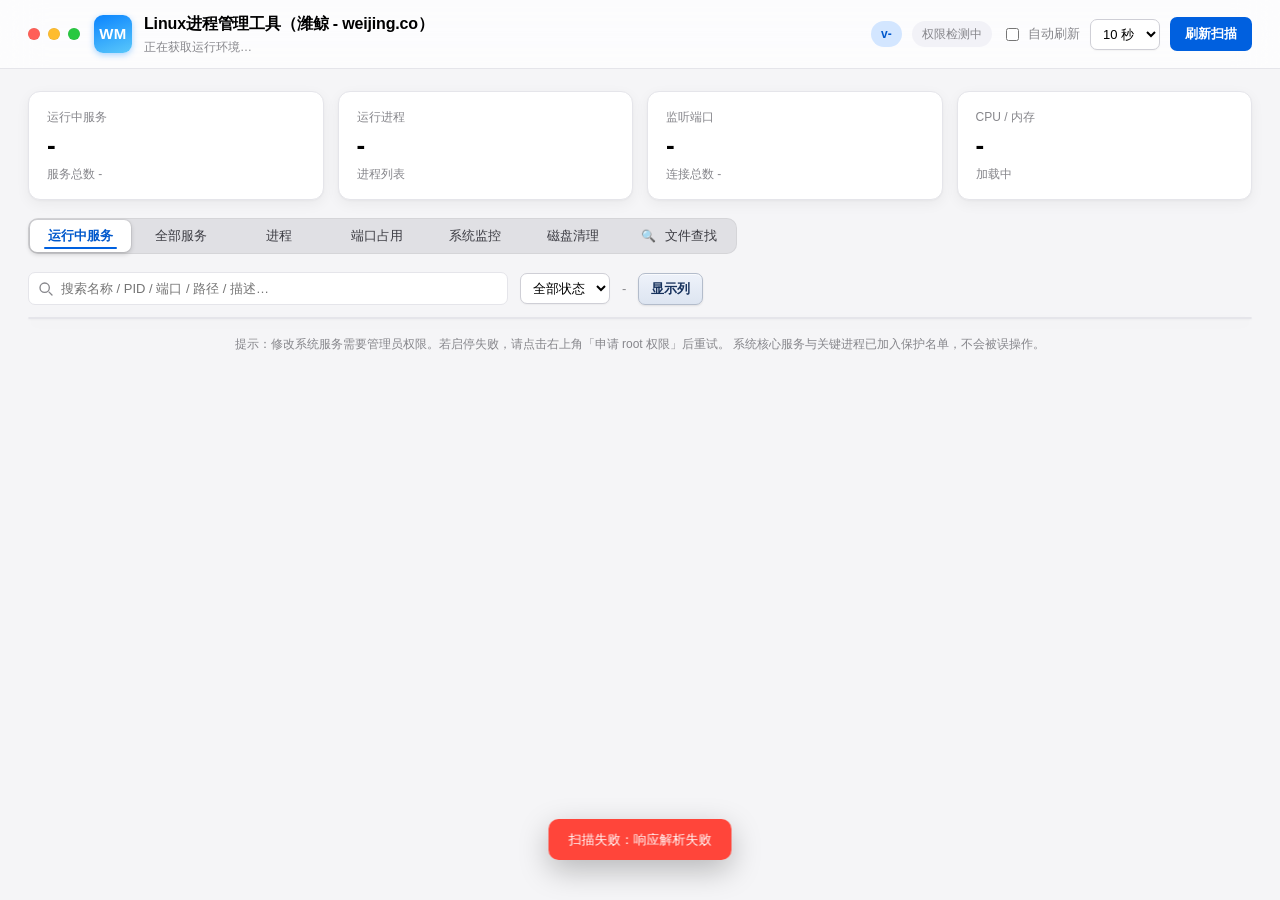
==== commit 6bf212b6: "v1.2.0: 文件搜索重命名为文件查找，默认支持全盘/分区扫描；可操作按钮加深；各模块布局优化 - 三端（Web/桌面/Linux）统一将"文件搜索"更名为"文件查找" - 文件查找默认范围改为全盘" ====
--- a/linux/web/index.html
+++ b/linux/web/index.html
@@ -69,7 +69,7 @@
     <button class="tab" data-tab="ports">端口占用</button>
     <button class="tab" data-tab="monitor">系统监控</button>
     <button class="tab" data-tab="cleanup">磁盘清理</button>
-    <button class="tab" data-tab="search"><span class="tab-ico">🔍</span>文件搜索</button>
+    <button class="tab" data-tab="search"><span class="tab-ico">🔍</span>文件查找</button>
   </nav>
 
   <section class="toolbar" id="toolbar">
@@ -81,7 +81,7 @@
     <select id="statusFilter" class="select-sm"></select>
     <span id="countInfo" class="count-info">-</span>
     <div class="col-menu-wrap">
-      <button id="btnColSettings" class="btn btn-ghost btn-sm">显示列</button>
+      <button id="btnColSettings" class="btn btn-act btn-sm">显示列</button>
     </div>
   </section>
 
@@ -237,14 +237,16 @@
             <div class="card-head">
               <h3>磁盘空间清理</h3>
               <div class="head-actions">
-                <button id="btnScanTargets" class="btn btn-ghost btn-sm">扫描占用</button>
-                <button id="btnSelectSafe" class="btn btn-ghost btn-sm">选择安全项</button>
-                <button id="btnSelectNone" class="btn btn-ghost btn-sm">清空选择</button>
-                <button id="btnEmptyBin" class="btn btn-ghost btn-sm">清空回收站</button>
+              <div class="actions-bar">
+                <button id="btnScanTargets" class="btn btn-act btn-sm">扫描占用</button>
+                <button id="btnSelectSafe" class="btn btn-act btn-sm">选择安全项</button>
+                <button id="btnSelectNone" class="btn btn-act btn-sm">清空选择</button>
+                <button id="btnEmptyBin" class="btn btn-act btn-sm">清空回收站</button>
                 <button id="btnCleanDisk" class="btn btn-danger btn-sm">清理选中项</button>
               </div>
             </div>
-            <div id="cTargets" class="target-list"><p class="cell-sub">正在统计各项占用，请稍候…</p></div>
+            </div>
+            <div id="cTargets" class="target-list list-box"><p class="cell-sub">正在统计各项占用，请稍候…</p></div>
             <div class="target-total" id="cTargetTotal">-</div>
           </div>
         </div>
@@ -254,14 +256,17 @@
             <div class="card-head">
               <h3>大文件</h3>
               <div class="head-actions">
-                <select id="cDrive" class="select-sm"></select>
-                <input id="cMinMb" class="input-sm" type="number" value="200" min="10" step="50">
-                <span class="cell-sub">MB 以上</span>
-                <button id="btnScanFiles" class="btn btn-ghost btn-sm">扫描大文件</button>
+              <div class="filter-bar">
+                <label class="field"><span class="field-label">分区</span><select id="cDrive" class="select-sm"></select></label>
+                <label class="field"><span class="field-label">大于</span><input id="cMinMb" class="input-sm" type="number" value="200" min="10" step="50" style="width:80px"><span class="field-unit">MB</span></label>
+              </div>
+              <div class="actions-bar">
+                <button id="btnScanFiles" class="btn btn-act btn-sm">扫描大文件</button>
                 <button id="btnCleanFiles" class="btn btn-danger btn-sm">删除选中（送回收站）</button>
               </div>
             </div>
-            <div id="cFiles" class="file-list"><p class="cell-sub">点击「扫描大文件」开始查找占用空间的大文件…</p></div>
+            </div>
+            <div id="cFiles" class="file-list list-box"><p class="cell-sub">点击「扫描大文件」开始查找占用空间的大文件…</p></div>
             <div class="target-total" id="cFilesTotal">-</div>
           </div>
 
@@ -276,24 +281,28 @@
             <div class="card-head">
               <h3>微信清理 · 缓存 / 照片 / 视频</h3>
               <div class="head-actions">
-                <select id="cWxKind" class="select-sm">
+              <div class="filter-bar">
+                <label class="field"><span class="field-label">类型</span><select id="cWxKind" class="select-sm">
                   <option value="all">全部类型</option>
                   <option value="cache">缓存</option>
                   <option value="image">照片</option>
                   <option value="video">视频</option>
                   <option value="file">其他文件</option>
-                </select>
-                <button id="btnWxSelectKind" class="btn btn-ghost btn-sm">全选当前分类</button>
-                <button id="btnWxSortSize" class="btn btn-ghost btn-sm">按大小 ▼</button>
-                <button id="btnWxSortTime" class="btn btn-ghost btn-sm">按时间</button>
-                <button id="btnScanWechat" class="btn btn-ghost btn-sm">扫描</button>
+                </select></label>
+              </div>
+              <div class="actions-bar">
+                <button id="btnWxSelectKind" class="btn btn-act btn-sm">全选当前分类</button>
+                <button id="btnWxSortSize" class="btn btn-act btn-sm">按大小 ▼</button>
+                <button id="btnWxSortTime" class="btn btn-act btn-sm">按时间</button>
+                <button id="btnScanWechat" class="btn btn-act btn-sm">扫描</button>
                 <button id="btnCleanWechat" class="btn btn-danger btn-sm">删除选中（送回收站）</button>
               </div>
             </div>
-            <div id="cWxSummary" class="target-list">
+            </div>
+            <div id="cWxSummary" class="target-list list-box">
               <p class="cell-sub">点击「扫描」查看微信缓存与聊天图片 / 视频的占用情况…</p>
             </div>
-            <div id="cWxFiles" class="file-list">
+            <div id="cWxFiles" class="file-list list-box">
               <p class="cell-sub">扫描后可在此按大小或时间排序，并勾选要清理的文件。</p>
             </div>
             <div class="target-total" id="cWxTotal">-</div>
@@ -311,20 +320,23 @@
             <div class="card-head">
               <h3>软件清理 · 已安装软件 / 缓存</h3>
               <div class="head-actions">
-                <input id="cSoftFilter" class="input-sm" type="text"
-                       placeholder="过滤名称 / 厂商" style="width:150px">
-                <select id="cSoftSource" class="select-sm">
+              <div class="filter-bar">
+                <label class="field"><span class="field-label">过滤</span><input id="cSoftFilter" class="input-sm" type="text" placeholder="名称 / 厂商" style="width:150px"></label>
+                <label class="field"><span class="field-label">来源</span><select id="cSoftSource" class="select-sm">
                   <option value="all">全部来源</option>
                   <option value="installed">已安装软件</option>
                   <option value="agents">AI 工具缓存</option>
-                </select>
-                <button id="btnScanSoftAll" class="btn btn-ghost btn-sm">扫描全部软件</button>
-                <button id="btnSoftAllSortSize" class="btn btn-ghost btn-sm">按大小 ▼</button>
-                <button id="btnSoftAllSortName" class="btn btn-ghost btn-sm">按名称</button>
-                <button id="btnSelectAllSoft" class="btn btn-ghost btn-sm">全选</button>
+                </select></label>
+              </div>
+              <div class="actions-bar">
+                <button id="btnScanSoftAll" class="btn btn-act btn-sm">扫描全部软件</button>
+                <button id="btnSoftAllSortSize" class="btn btn-act btn-sm">按大小 ▼</button>
+                <button id="btnSoftAllSortName" class="btn btn-act btn-sm">按名称</button>
+                <button id="btnSelectAllSoft" class="btn btn-act btn-sm">全选</button>
                 <button id="btnUninstallSoft" class="btn btn-warn btn-sm">卸载选中</button>
                 <button id="btnCleanSoftSelected" class="btn btn-danger btn-sm">清理选中缓存</button>
               </div>
+            </div>
             </div>
             <p class="cell-sub" id="cSoftAllSummary">正在扫描本机全部软件…</p>
             <div class="table-scroll" style="max-height:330px">
@@ -350,17 +362,21 @@
             <div class="card-head">
               <h3 id="cSoftFileTitle">可清理文件</h3>
               <div class="head-actions">
-                <select id="cSoftFileScope" class="select-sm">
+              <div class="filter-bar">
+                <label class="field"><span class="field-label">范围</span><select id="cSoftFileScope" class="select-sm">
                   <option value="cache">仅缓存 / 日志</option>
                   <option value="all">全部文件</option>
-                </select>
-                <button id="btnSoftFileSortSize" class="btn btn-ghost btn-sm">按大小 ▼</button>
-                <button id="btnSoftFileSortTime" class="btn btn-ghost btn-sm">按时间</button>
-                <button id="btnSoftFileSelectAll" class="btn btn-ghost btn-sm">全选</button>
+                </select></label>
+              </div>
+              <div class="actions-bar">
+                <button id="btnSoftFileSortSize" class="btn btn-act btn-sm">按大小 ▼</button>
+                <button id="btnSoftFileSortTime" class="btn btn-act btn-sm">按时间</button>
+                <button id="btnSoftFileSelectAll" class="btn btn-act btn-sm">全选</button>
                 <button id="btnSoftFileDelete" class="btn btn-danger btn-sm">删除选中（送回收站）</button>
               </div>
             </div>
-            <div id="cSoftFiles" class="file-list">
+            </div>
+            <div id="cSoftFiles" class="file-list list-box">
               <p class="cell-sub">点击上方软件列表中的一项，查看它的可清理文件。</p>
             </div>
             <div class="target-total" id="cSoftFileTotal">-</div>
@@ -377,62 +393,64 @@
     </div>
   </section>
 
-  <!-- ============ 文件搜索面板 ============ -->
+  <!-- ============ 文件查找面板 ============ -->
   <section class="panel" id="searchPanel" hidden>
     <div class="card">
       <div class="card-head">
-        <h3>文件搜索 · 文件与文件夹</h3>
+        <h3>文件查找 · 文件与文件夹</h3>
         <div class="head-actions">
-          <select id="fDrive" class="select-sm"></select>
-          <input id="fRoot" class="input-sm" type="text" placeholder="起始目录（可留空）"
-                 style="width:170px">
-          <input id="fKey" class="input-sm" type="text" placeholder="名称关键字，回车搜索"
-                 style="width:210px">
-          <select id="fMode" class="select-sm">
-            <option value="all">文件 + 文件夹</option>
-            <option value="file">仅文件</option>
-            <option value="dir">仅文件夹</option>
-          </select>
-          <select id="fSecs" class="select-sm">
-            <option value="10">10 秒</option>
-            <option value="20" selected>20 秒</option>
-            <option value="45">45 秒</option>
-            <option value="90">90 秒</option>
-          </select>
-          <button id="btnSearchFiles" class="btn btn-primary btn-sm">搜索</button>
+          <div class="filter-bar">
+            <label class="field"><span class="field-label">范围</span><select id="fDrive" class="select-sm"></select></label>
+            <label class="field"><span class="field-label">起始目录</span><input id="fRoot" class="input-sm" type="text" placeholder="可留空" style="width:150px"></label>
+            <label class="field"><span class="field-label">名称关键字</span><input id="fKey" class="input-sm" type="text" placeholder="回车搜索" style="width:200px"></label>
+            <label class="field"><span class="field-label">类型</span><select id="fMode" class="select-sm">
+              <option value="all">文件 + 文件夹</option>
+              <option value="file">仅文件</option>
+              <option value="dir">仅文件夹</option>
+            </select></label>
+            <label class="field"><span class="field-label">时限</span><select id="fSecs" class="select-sm">
+              <option value="10">10 秒</option>
+              <option value="20" selected>20 秒</option>
+              <option value="45">45 秒</option>
+              <option value="90">90 秒</option>
+            </select></label>
+          </div>
+          <div class="actions-bar">
+            <button id="btnSearchFiles" class="btn btn-primary btn-sm">搜索</button>
+          </div>
         </div>
       </div>
 
       <div class="search-opts">
-        <input id="fExt" class="input-sm" type="text" placeholder="扩展名，如 .log"
-               style="width:120px">
-        <input id="fMinMb" class="input-sm" type="number" min="0" step="10" value="0"
-               style="width:88px">
-        <span class="cell-sub">MB 以上</span>
-        <select id="fDepth" class="select-sm">
-          <option value="5">深度 5</option>
-          <option value="7" selected>深度 7</option>
-          <option value="10">深度 10</option>
-        </select>
-        <label class="chk"><input type="checkbox" id="fDirSize"> 统计文件夹占用</label>
-        <span class="grow"></span>
-        <button id="btnFSortSize" class="btn btn-ghost btn-sm">按大小 ▼</button>
-        <button id="btnFSortTime" class="btn btn-ghost btn-sm">按时间</button>
-        <button id="btnFSortName" class="btn btn-ghost btn-sm">按名称</button>
-        <button id="btnFSelectAll" class="btn btn-ghost btn-sm">全选</button>
-        <button id="btnFMeasure" class="btn btn-ghost btn-sm">测算占用</button>
-        <button id="btnFReveal" class="btn btn-ghost btn-sm">打开位置</button>
-        <button id="btnFDelete" class="btn btn-danger btn-sm">删除选中（送回收站）</button>
+        <div class="filter-bar">
+          <label class="field"><span class="field-label">扩展名</span><input id="fExt" class="input-sm" type="text" placeholder="如 .log" style="width:110px"></label>
+          <label class="field"><span class="field-label">大于</span><input id="fMinMb" class="input-sm" type="number" min="0" step="10" value="0" style="width:78px"><span class="field-unit">MB</span></label>
+          <label class="field"><span class="field-label">深度</span><select id="fDepth" class="select-sm">
+            <option value="5">5</option>
+            <option value="7" selected>7</option>
+            <option value="10">10</option>
+          </select></label>
+          <label class="chk"><input type="checkbox" id="fDirSize"> 统计文件夹占用</label>
+        </div>
+        <div class="actions-bar">
+          <button id="btnFSortSize" class="btn btn-act btn-sm">按大小 ▼</button>
+          <button id="btnFSortTime" class="btn btn-act btn-sm">按时间</button>
+          <button id="btnFSortName" class="btn btn-act btn-sm">按名称</button>
+          <button id="btnFSelectAll" class="btn btn-act btn-sm">全选</button>
+          <button id="btnFMeasure" class="btn btn-act btn-sm">测算占用</button>
+          <button id="btnFReveal" class="btn btn-act btn-sm">打开位置</button>
+          <button id="btnFDelete" class="btn btn-danger btn-sm">删除选中（送回收站）</button>
+        </div>
       </div>
 
-      <p class="cell-sub" id="fSummary">输入名称关键字后回车，即可在所选分区查找匹配的文件与文件夹。</p>
-      <div id="fResults" class="file-list"><p class="cell-sub">尚无搜索结果。</p></div>
+      <p class="cell-sub" id="fSummary">输入名称关键字后回车，即可在所选范围（默认全盘）查找匹配的文件与文件夹。</p>
+      <div id="fResults" class="file-list list-box"><p class="cell-sub">尚无搜索结果。</p></div>
       <div class="target-total" id="fTotal">-</div>
     </div>
 
     <p class="tip">
-      支持按名称关键字查找<strong>文件与文件夹</strong>：多个关键字用空格分隔（全部命中才算匹配）、
-      可指定扩展名与最小体积、限定分区或起始目录。默认不实时统计文件夹体积（很慢），
+      支持按名称关键字查找<strong>文件与文件夹</strong>：默认<strong>全盘（所有分区）</strong>扫描，也可在「范围」里选某个指定分区或填起始目录；
+      多个关键字用空格分隔（全部命中才算匹配）、可指定扩展名与最小体积。默认不实时统计文件夹体积（很慢），
       需要时可勾选「统计文件夹占用」或对结果点「测算占用」。系统目录与依赖目录会自动跳过，
       删除一律送入回收站，受保护的系统文件会被自动跳过。
     </p>
--- a/linux/web/style.css
+++ b/linux/web/style.css
@@ -125,27 +125,41 @@
 
 .btn-primary { background: var(--primary-dark); color: #fff; font-weight: 600; }
 .btn-primary:hover { background: var(--primary-deep); }
+/* 次要按钮：底色加深为浅灰，描边更明显，避免纯白看不清 */
 .btn-ghost {
-  background: #fff; border-color: var(--border-strong); color: var(--text-strong);
-  box-shadow: 0 1px 1.5px rgba(0, 0, 0, .05);
-}
-.btn-ghost:hover { background: var(--gray-deep); border-color: #b9b9c2; }
-.btn-ghost:active { background: #dcdce3; }
+  background: #f3f4f8; border-color: #c2c4cd; color: var(--text-strong);
+  font-weight: 600;
+  box-shadow: 0 1px 1.5px rgba(0, 0, 0, .07);
+}
+.btn-ghost:hover { background: var(--gray-deep); border-color: #a7a9b5; }
+.btn-ghost:active { background: #d6d8e0; }
 /* 当前排序等「选中态」按钮：实心主色，一眼可见 */
 .btn-ghost.on {
   background: var(--primary); border-color: var(--primary-dark);
   color: #fff; font-weight: 600;
 }
-.btn-danger { background: #e02d26; color: #fff; }
+.btn-danger { background: #e02d26; color: #fff; font-weight: 600; box-shadow: 0 1px 2px rgba(224,45,38,.32); }
 .btn-danger:hover { background: #c92620; }
-.btn-success { background: #2fae4e; color: #fff; }
-.btn-warn { background: #e8890d; color: #fff; }
+.btn-success { background: #2fae4e; color: #fff; font-weight: 600; box-shadow: 0 1px 2px rgba(47,174,78,.32); }
+.btn-warn { background: #e8890d; color: #fff; font-weight: 600; box-shadow: 0 1px 2px rgba(232,137,13,.32); }
 
 .btn-xs {
   padding: 4px 10px;
   font-size: 12px;
   border-radius: 6px;
 }
+/* 可操作按钮：背景加深的实心样式，突出「可点击」与权重 */
+.btn-act {
+  background: linear-gradient(180deg, #eef2fa 0%, #dde5f1 100%);
+  border: 1px solid #b3bccb;
+  color: #16315c;
+  font-weight: 600;
+  box-shadow: 0 1px 2px rgba(0, 0, 0, .09), inset 0 1px 0 rgba(255,255,255,.65);
+}
+.btn-act:hover { background: linear-gradient(180deg, #e3e9f3, #ccd5e5); border-color: #98a2b7; color: #0c2a55; }
+.btn-act:active { background: #c3cde0; border-color: #8b96ad; transform: scale(.98); }
+.btn-act.on { background: var(--primary-dark); border-color: var(--primary-deep); color: #fff; }
+.btn-act.on:hover { background: var(--primary-deep); }
 
 .select-sm, .select-xs {
   border: 1px solid var(--border-strong);
@@ -558,8 +572,25 @@
   display: flex; align-items: center; justify-content: space-between;
   gap: 12px; margin-bottom: 12px; flex-wrap: wrap;
 }
-.card-head h3 { margin: 0; font-size: 14px; font-weight: 600; color: var(--text-strong); letter-spacing: -.01em; }
-.head-actions { display: flex; align-items: center; gap: 8px; flex-wrap: wrap; }
+.card-head h3 {
+  margin: 0; font-size: 14px; font-weight: 700; color: var(--text-strong);
+  letter-spacing: -.01em; padding-left: 11px; position: relative;
+}
+.card-head h3::before {
+  content: ""; position: absolute; left: 0; top: 50%; transform: translateY(-50%);
+  width: 4px; height: 15px; border-radius: 2px;
+  background: linear-gradient(180deg, var(--primary), var(--primary-deep));
+}
+.head-actions { display: flex; align-items: center; gap: 10px; flex-wrap: wrap; }
+.filter-bar {
+  display: flex; align-items: center; gap: 10px; flex-wrap: wrap;
+  padding: 7px 10px; background: #f5f6f9; border: 1px solid var(--border);
+  border-radius: 9px;
+}
+.actions-bar { display: flex; align-items: center; gap: 8px; flex-wrap: wrap; margin-left: auto; }
+.field { display: inline-flex; align-items: center; gap: 6px; }
+.field-label { font-size: 12px; color: var(--muted); white-space: nowrap; }
+.field-unit { font-size: 12px; color: var(--muted); white-space: nowrap; }
 
 .grid-cards { display: grid; grid-template-columns: repeat(auto-fit, minmax(200px, 1fr)); gap: 14px; }
 .card-label { font-size: 12px; color: var(--muted); letter-spacing: .3px; }
@@ -616,7 +647,8 @@
 #btnCleanMem { align-self: flex-end; }
 
 /* ============ 清理项列表 ============ */
-.target-list { display: flex; flex-direction: column; gap: 2px; max-height: 460px; overflow: auto; }
+ .list-box { border: 1px solid var(--border); border-radius: 10px; background: #fff; }
+.target-list { display: flex; flex-direction: column; gap: 2px; max-height: 460px; overflow: auto; padding: 6px; }
 .target-row {
   display: grid; grid-template-columns: auto 1fr auto; align-items: center; gap: 10px;
   padding: 9px 10px; border-radius: 8px;
@@ -693,7 +725,7 @@
 .t-risk-safe { background: var(--primary-soft); color: var(--primary); }
 
 /* ============ 大文件列表 ============ */
-.file-list { display: flex; flex-direction: column; gap: 2px; max-height: 460px; overflow: auto; }
+.file-list { display: flex; flex-direction: column; gap: 2px; max-height: 460px; overflow: auto; padding: 6px; }
 .file-row {
   display: grid; grid-template-columns: auto 1fr auto auto; align-items: center; gap: 10px;
   padding: 8px 10px; border-radius: 8px; font-size: 13px;
@@ -719,7 +751,11 @@
   gap: 14px;
   align-items: start;
 }
-@media (max-width: 900px) { .tree-layout { grid-template-columns: 1fr; } }
+@media (max-width: 900px) {
+  .tree-layout { grid-template-columns: 1fr; }
+  .card-head { align-items: flex-start; }
+  .actions-bar { margin-left: 0; width: 100%; }
+}
 
 .tree-card { padding: 12px 10px; position: sticky; top: 76px; }
 
